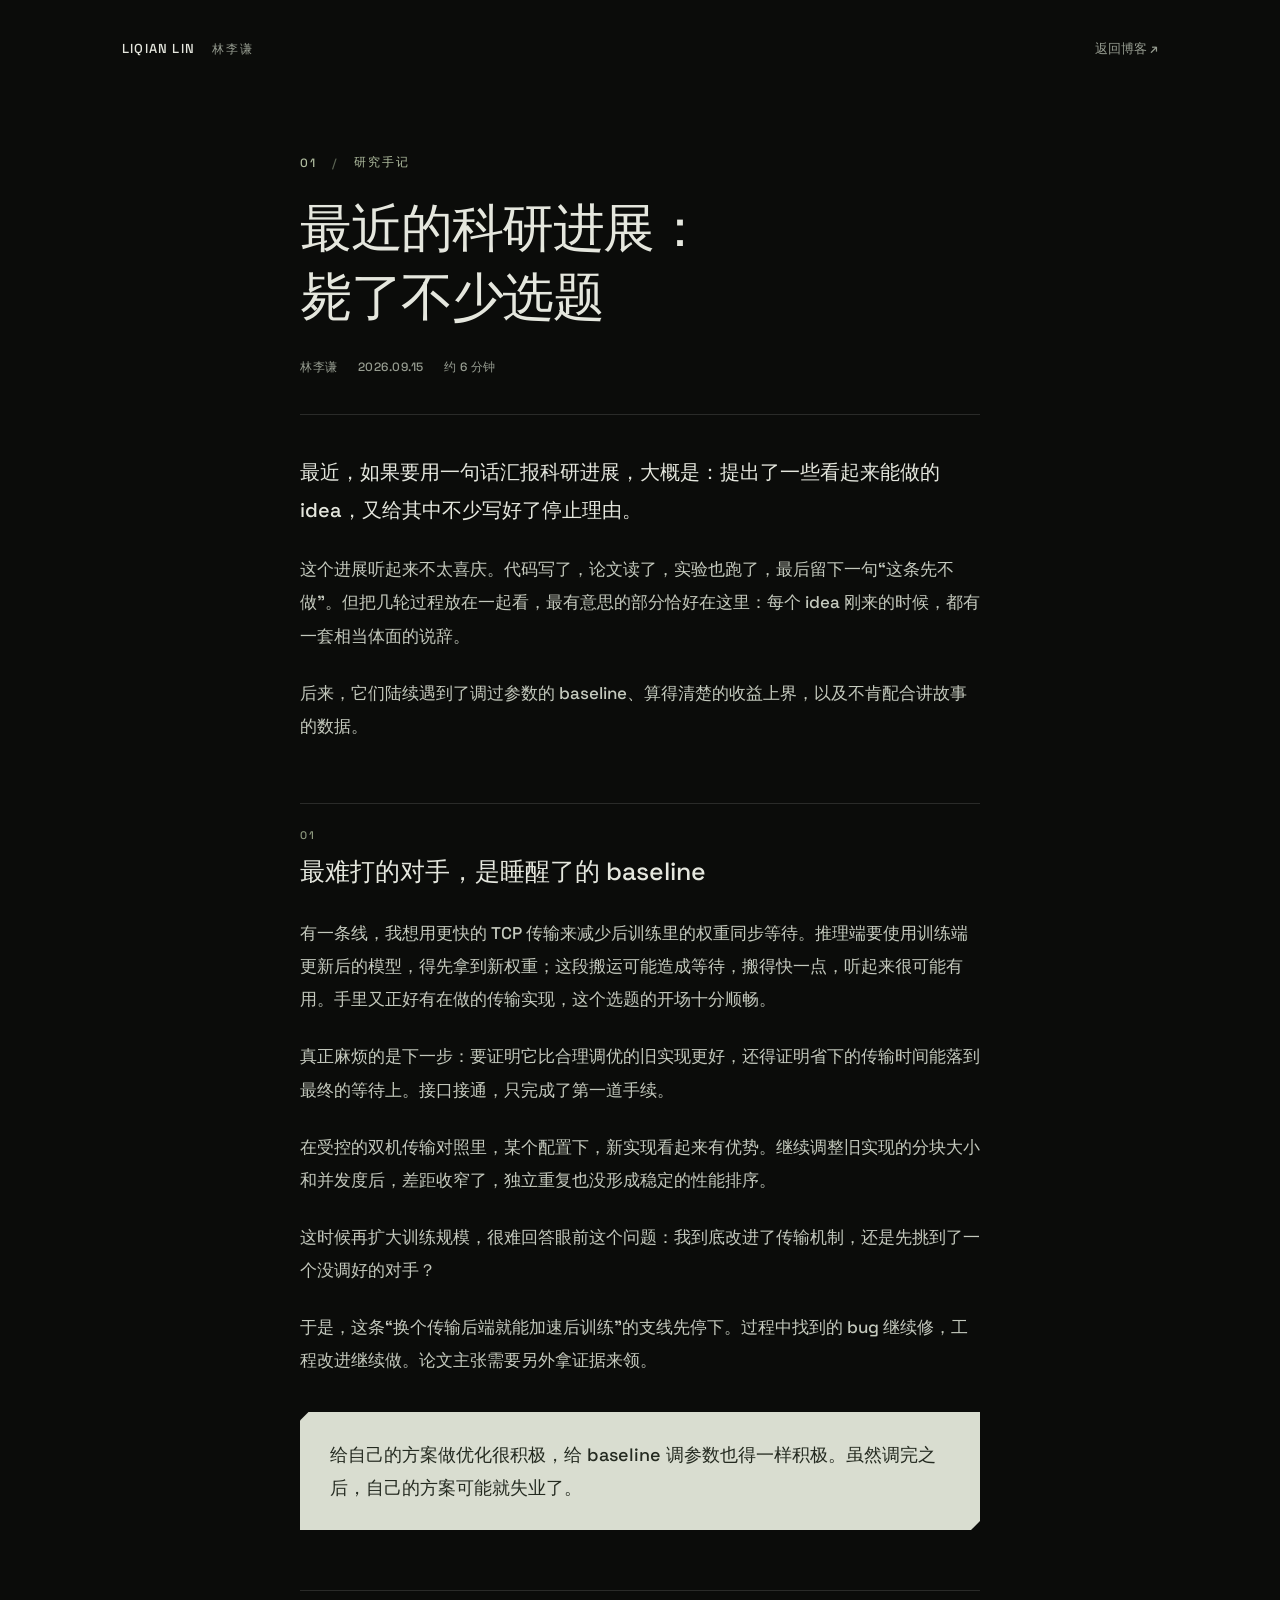
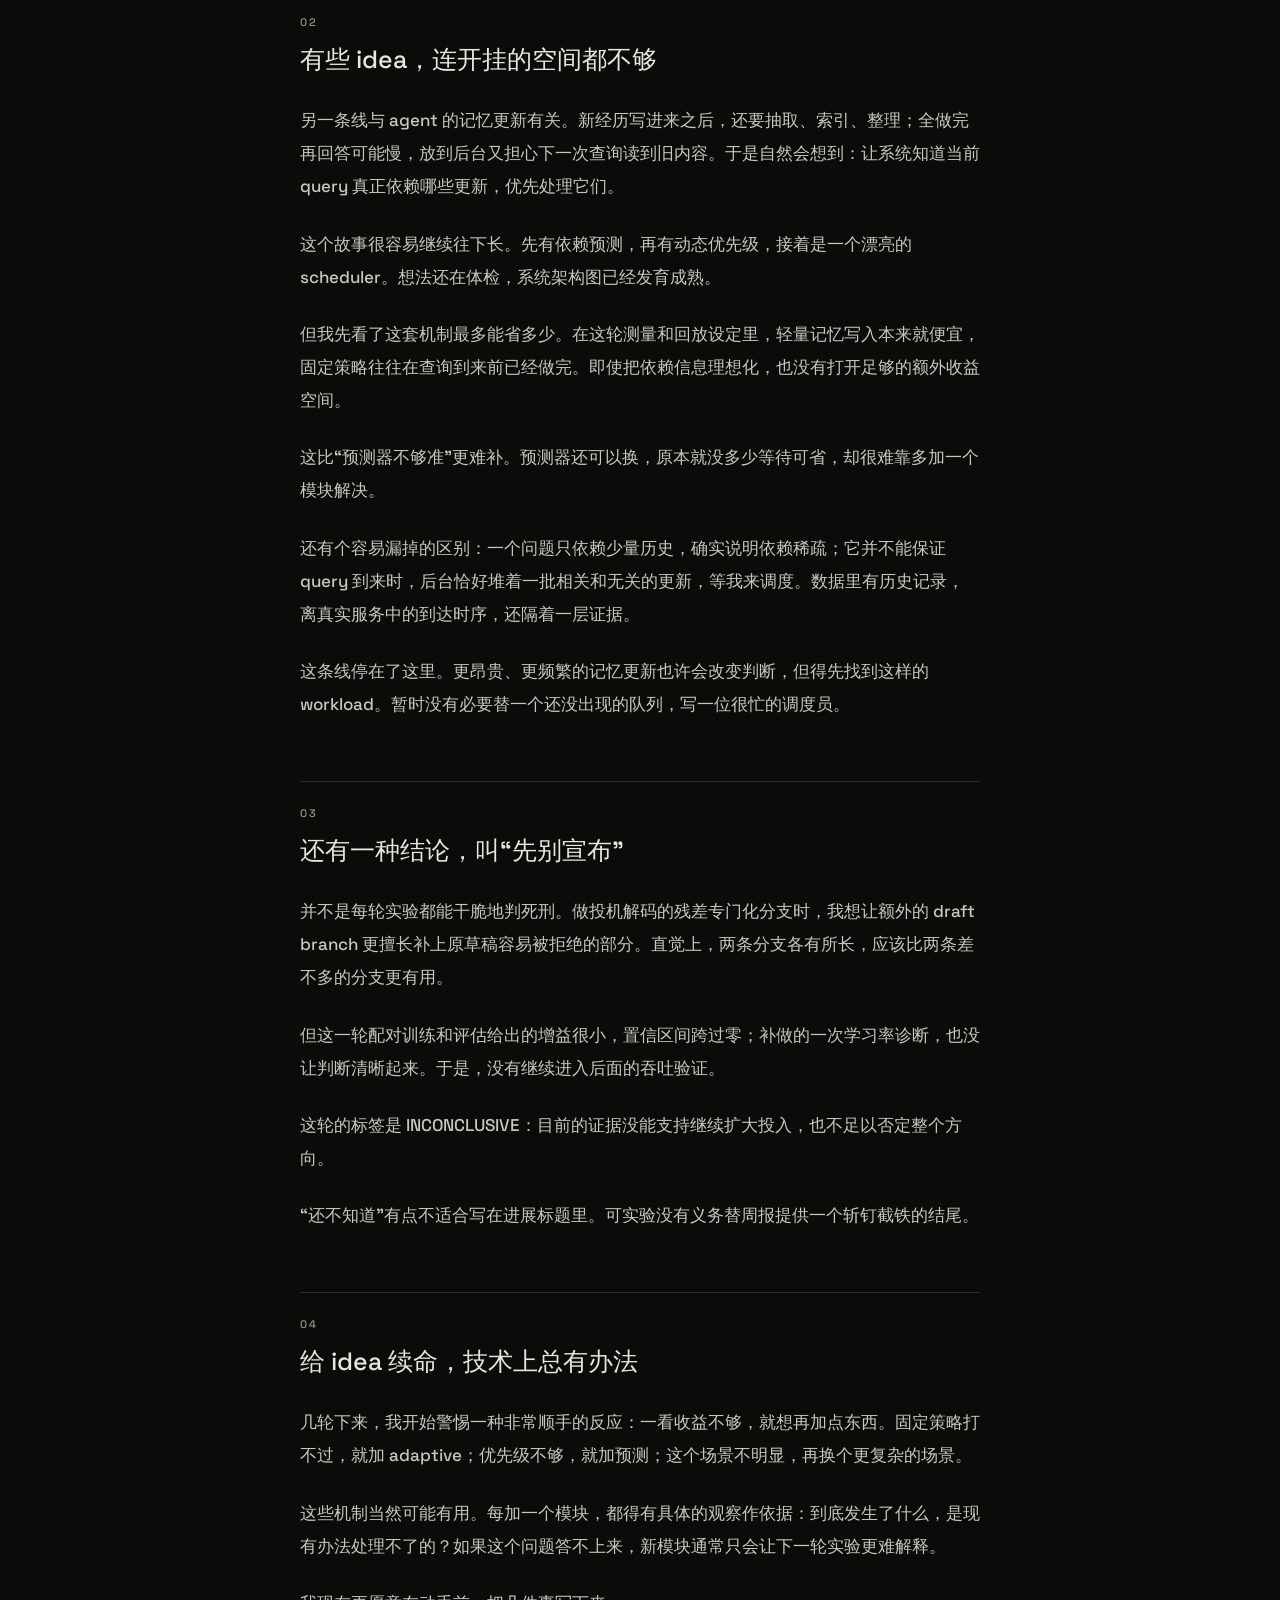
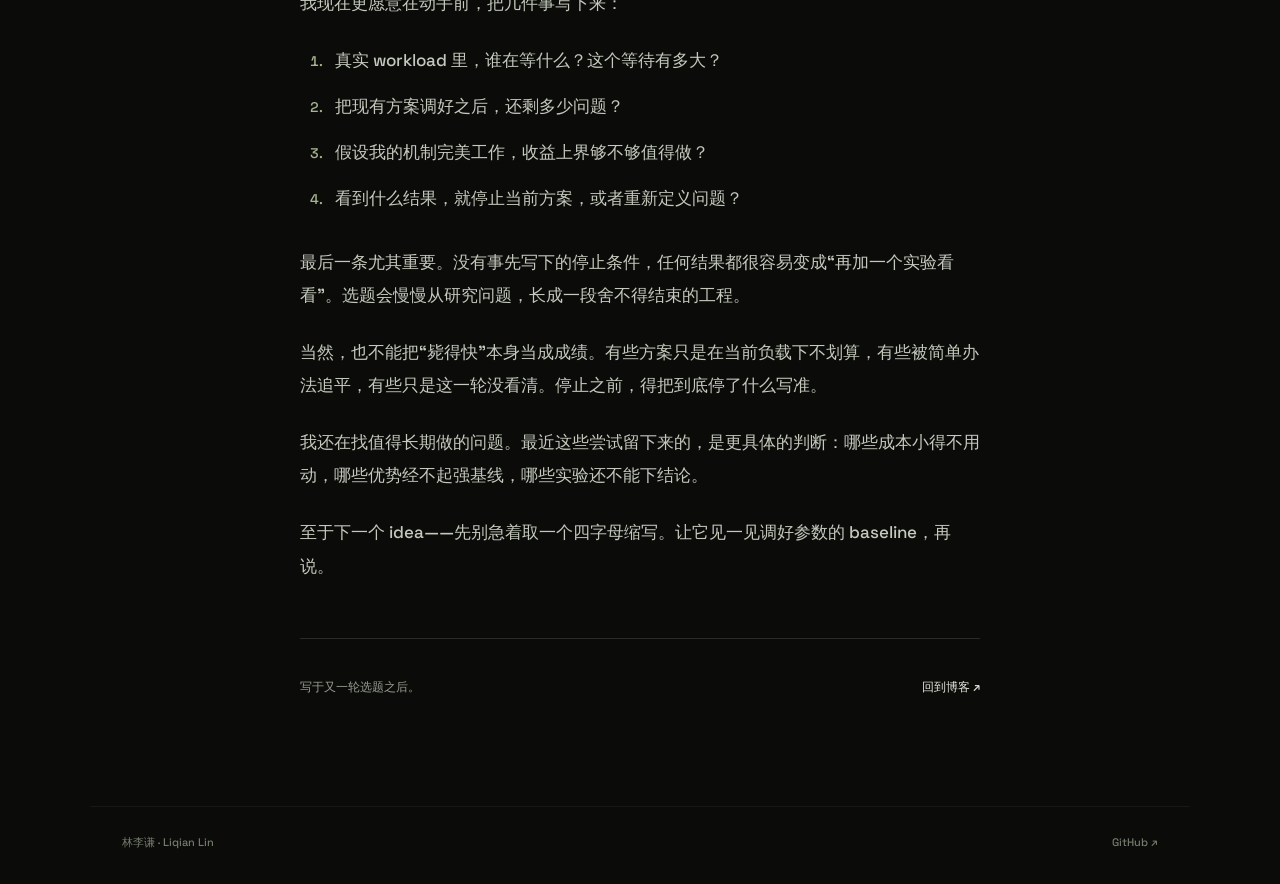
==== choosing-research-topics.html @ 11b572a9 "Publish research topic selection retrospective" ====
<!doctype html>
<html lang="zh-CN">
<head>
  <meta charset="utf-8">
  <meta name="viewport" content="width=device-width,initial-scale=1">
  <meta name="theme-color" content="#0b0c0a">
  <meta name="description" content="调好的 baseline、算得清的收益上界，还有一轮没能下结论的实验。最近，我开始认真研究一个问题：什么时候该停止给 idea 续命。">
  <meta property="og:type" content="article">
  <meta property="og:title" content="最近的科研进展：毙了不少选题">
  <meta property="og:description" content="调好的 baseline、算得清的收益上界，还有一轮没能下结论的实验。最近，我开始认真研究一个问题：什么时候该停止给 idea 续命。">
  <title>最近的科研进展：毙了不少选题 — 林李谦</title>
  <link rel="canonical" href="https://jacklin78911-collab.github.io/choosing-research-topics.html">
  <link rel="icon" href="./favicon.svg" type="image/svg+xml">
  <link rel="stylesheet" href="./article.css?v=1">
</head>
<body>
  <a class="skip-link" href="#article">跳到正文</a>
  <header class="article-nav"><a class="author" href="./index.html#home">LIQIAN LIN<span>林李谦</span></a><a href="./index.html#blog">返回博客 <span aria-hidden="true">↗</span></a></header>
  <main class="article-shell" id="article">
    <article>
      <header class="article-heading">
        <p class="article-kicker">01 <span aria-hidden="true">/</span> 研究手记</p>
        <h1>最近的科研进展：毙了不少选题</h1>
        <p class="article-meta"><span>林李谦</span><time datetime="2026-09-15">2026.09.15</time><span>约 6 分钟</span></p>
      </header>
      <div class="article-content">
<p>最近，如果要用一句话汇报科研进展，大概是：提出了一些看起来能做的 idea，又给其中不少写好了停止理由。</p>
<p>这个进展听起来不太喜庆。代码写了，论文读了，实验也跑了，最后留下一句“这条先不做”。但把几轮过程放在一起看，最有意思的部分恰好在这里：每个 idea 刚来的时候，都有一套相当体面的说辞。</p>
<p>后来，它们陆续遇到了调过参数的 baseline、算得清楚的收益上界，以及不肯配合讲故事的数据。</p>
<h2 id="baseline">最难打的对手，是睡醒了的 baseline</h2>
<p>有一条线，我想用更快的 TCP 传输来减少后训练里的权重同步等待。推理端要使用训练端更新后的模型，得先拿到新权重；这段搬运可能造成等待，搬得快一点，听起来很可能有用。手里又正好有在做的传输实现，这个选题的开场十分顺畅。</p>
<p>真正麻烦的是下一步：要证明它比合理调优的旧实现更好，还得证明省下的传输时间能落到最终的等待上。接口接通，只完成了第一道手续。</p>
<p>在受控的双机传输对照里，某个配置下，新实现看起来有优势。继续调整旧实现的分块大小和并发度后，差距收窄了，独立重复也没形成稳定的性能排序。</p>
<p>这时候再扩大训练规模，很难回答眼前这个问题：我到底改进了传输机制，还是先挑到了一个没调好的对手？</p>
<p>于是，这条“换个传输后端就能加速后训练”的支线先停下。过程中找到的 bug 继续修，工程改进继续做。论文主张需要另外拿证据来领。</p>
<blockquote><p>给自己的方案做优化很积极，给 baseline 调参数也得一样积极。虽然调完之后，自己的方案可能就失业了。</p></blockquote>
<h2 id="upper-bound">有些 idea，连开挂的空间都不够</h2>
<p>另一条线与 agent 的记忆更新有关。新经历写进来之后，还要抽取、索引、整理；全做完再回答可能慢，放到后台又担心下一次查询读到旧内容。于是自然会想到：让系统知道当前 query 真正依赖哪些更新，优先处理它们。</p>
<p>这个故事很容易继续往下长。先有依赖预测，再有动态优先级，接着是一个漂亮的 scheduler。想法还在体检，系统架构图已经发育成熟。</p>
<p>但我先看了这套机制最多能省多少。在这轮测量和回放设定里，轻量记忆写入本来就便宜，固定策略往往在查询到来前已经做完。即使把依赖信息理想化，也没有打开足够的额外收益空间。</p>
<p>这比“预测器不够准”更难补。预测器还可以换，原本就没多少等待可省，却很难靠多加一个模块解决。</p>
<p>还有个容易漏掉的区别：一个问题只依赖少量历史，确实说明依赖稀疏；它并不能保证 query 到来时，后台恰好堆着一批相关和无关的更新，等我来调度。数据里有历史记录，离真实服务中的到达时序，还隔着一层证据。</p>
<p>这条线停在了这里。更昂贵、更频繁的记忆更新也许会改变判断，但得先找到这样的 workload。暂时没有必要替一个还没出现的队列，写一位很忙的调度员。</p>
<h2 id="inconclusive">还有一种结论，叫“先别宣布”</h2>
<p>并不是每轮实验都能干脆地判死刑。做投机解码的残差专门化分支时，我想让额外的 draft branch 更擅长补上原草稿容易被拒绝的部分。直觉上，两条分支各有所长，应该比两条差不多的分支更有用。</p>
<p>但这一轮配对训练和评估给出的增益很小，置信区间跨过零；补做的一次学习率诊断，也没让判断清晰起来。于是，没有继续进入后面的吞吐验证。</p>
<p>这轮的标签是 INCONCLUSIVE：目前的证据没能支持继续扩大投入，也不足以否定整个方向。</p>
<p>“还不知道”有点不适合写在进展标题里。可实验没有义务替周报提供一个斩钉截铁的结尾。</p>
<h2 id="stop">给 idea 续命，技术上总有办法</h2>
<p>几轮下来，我开始警惕一种非常顺手的反应：一看收益不够，就想再加点东西。固定策略打不过，就加 adaptive；优先级不够，就加预测；这个场景不明显，再换个更复杂的场景。</p>
<p>这些机制当然可能有用。每加一个模块，都得有具体的观察作依据：到底发生了什么，是现有办法处理不了的？如果这个问题答不上来，新模块通常只会让下一轮实验更难解释。</p>
<p>我现在更愿意在动手前，把几件事写下来：</p>
<ol>
  <li>真实 workload 里，谁在等什么？这个等待有多大？</li>
  <li>把现有方案调好之后，还剩多少问题？</li>
  <li>假设我的机制完美工作，收益上界够不够值得做？</li>
  <li>看到什么结果，就停止当前方案，或者重新定义问题？</li>
</ol>
<p>最后一条尤其重要。没有事先写下的停止条件，任何结果都很容易变成“再加一个实验看看”。选题会慢慢从研究问题，长成一段舍不得结束的工程。</p>
<p>当然，也不能把“毙得快”本身当成成绩。有些方案只是在当前负载下不划算，有些被简单办法追平，有些只是这一轮没看清。停止之前，得把到底停了什么写准。</p>
<p>我还在找值得长期做的问题。最近这些尝试留下来的，是更具体的判断：哪些成本小得不用动，哪些优势经不起强基线，哪些实验还不能下结论。</p>
<p>至于下一个 idea——先别急着取一个四字母缩写。让它见一见调好参数的 baseline，再说。</p>
      </div>
      <footer class="article-end"><span>写于又一轮选题之后。</span><a href="./index.html#blog">回到博客 <span aria-hidden="true">↗</span></a></footer>
    </article>
  </main>
  <footer class="site-credit">林李谦 · Liqian Lin <a href="https://github.com/jacklin78911-collab" target="_blank" rel="noopener noreferrer">GitHub ↗</a></footer>
</body>
</html>
---- article.css ----
@font-face{font-family:"Space Grotesk";src:url("./space-grotesk.ttf") format("truetype");font-weight:500;font-display:swap}
:root{color-scheme:dark;--paper:#e5e7de;--muted:#979d91;--line:#ffffff20;--font:"Space Grotesk","PingFang SC","Microsoft YaHei",sans-serif}
*{box-sizing:border-box}
html{background:#0b0c0a;scroll-behavior:smooth;scroll-padding-top:30px}
body{margin:0;color:var(--paper);font-family:var(--font);-webkit-font-smoothing:antialiased}
a{color:inherit;text-decoration:none}a:focus-visible{outline:2px solid #d7e0c4;outline-offset:6px}a:hover{color:#fff}::selection{background:#d4dec3;color:#11150e}
.skip-link{position:absolute;z-index:5;left:24px;top:14px;background:var(--paper);color:#111;padding:12px 18px;transform:translateY(-200%)}.skip-link:focus{transform:none}
.article-nav{max-width:1100px;margin:0 auto;padding:30px 32px;display:flex;align-items:center;justify-content:space-between;gap:24px;font-size:13px}
.author{font-size:13px;letter-spacing:1.2px}.author span{display:inline-block;margin-left:17px;font-size:12px;color:var(--muted);letter-spacing:2px}.article-nav>a:last-child{color:var(--muted);padding:10px 0}.article-nav>a:last-child:hover{color:var(--paper)}
.article-shell{max-width:744px;padding:0 32px;margin:56px auto 0}
.article-heading{padding-bottom:38px;border-bottom:1px solid var(--line);margin-bottom:38px}
.article-kicker{display:flex;gap:15px;align-items:center;margin:0 0 23px;color:#b1bea0;font-size:12px;letter-spacing:2px}.article-kicker span{color:#5b6453}
h1{font-size:clamp(32px,4.6vw,52px);font-weight:500;line-height:1.32;letter-spacing:-1.5px;margin:0 0 28px;text-wrap:balance}
.article-meta{display:flex;flex-wrap:wrap;gap:20px;margin:0;color:var(--muted);font-size:12px;letter-spacing:.5px}
.article-content{counter-reset:section;font-size:17px;line-height:1.95;overflow-wrap:break-word;color:#c4c9bd}
.article-content>p{margin:0 0 24px}.article-content>p:first-child{font-size:20px;line-height:1.9;color:var(--paper)}
h2{position:relative;counter-increment:section;margin:60px 0 26px;padding-top:23px;border-top:1px solid var(--line);font-size:25px;font-weight:500;line-height:1.5;color:var(--paper);text-wrap:balance}
h2::before{content:counter(section,decimal-leading-zero);display:block;font-size:11px;color:#8e9a7f;letter-spacing:1.5px;margin-bottom:10px}
blockquote{margin:34px 0 42px;padding:26px 30px;background:#d9ddd0;color:#242a20;clip-path:polygon(9px 0,100% 0,100% calc(100% - 9px),calc(100% - 9px) 100%,0 100%,0 9px);font-size:18px;line-height:1.85}blockquote p{margin:0}
ol{padding-left:27px;margin:22px 0 30px}li{padding-left:8px;margin:0 0 13px}li::marker{color:#a7b68f;font-size:14px}
.article-end{display:flex;justify-content:space-between;align-items:center;gap:24px;border-top:1px solid var(--line);padding:30px 0;margin-top:55px;color:var(--muted);font-size:12px}.article-end a{color:var(--paper);padding:10px 0;white-space:nowrap}
.site-credit{max-width:1100px;margin:70px auto 0;padding:28px 32px 34px;color:#737b6b;font-size:11px;display:flex;justify-content:space-between;gap:20px;border-top:1px solid #ffffff0d}
@media(max-width:600px){.article-nav{padding:20px 24px}.author span{display:none}.article-shell{margin-top:36px;padding:0 24px}.article-heading{padding-bottom:27px;margin-bottom:28px}.article-kicker{margin-bottom:18px;font-size:11px}h1{font-size:33px;letter-spacing:-1px;line-height:1.4}.article-meta{gap:16px;font-size:11px}.article-content{font-size:16px;line-height:1.95}.article-content>p{margin-bottom:23px}.article-content>p:first-child{font-size:18px}h2{font-size:23px;margin-top:43px}blockquote{padding:22px;font-size:17px}.article-end{gap:15px}.site-credit{padding:25px 24px;margin-top:35px}}
@media(prefers-reduced-motion:reduce){html{scroll-behavior:auto}}
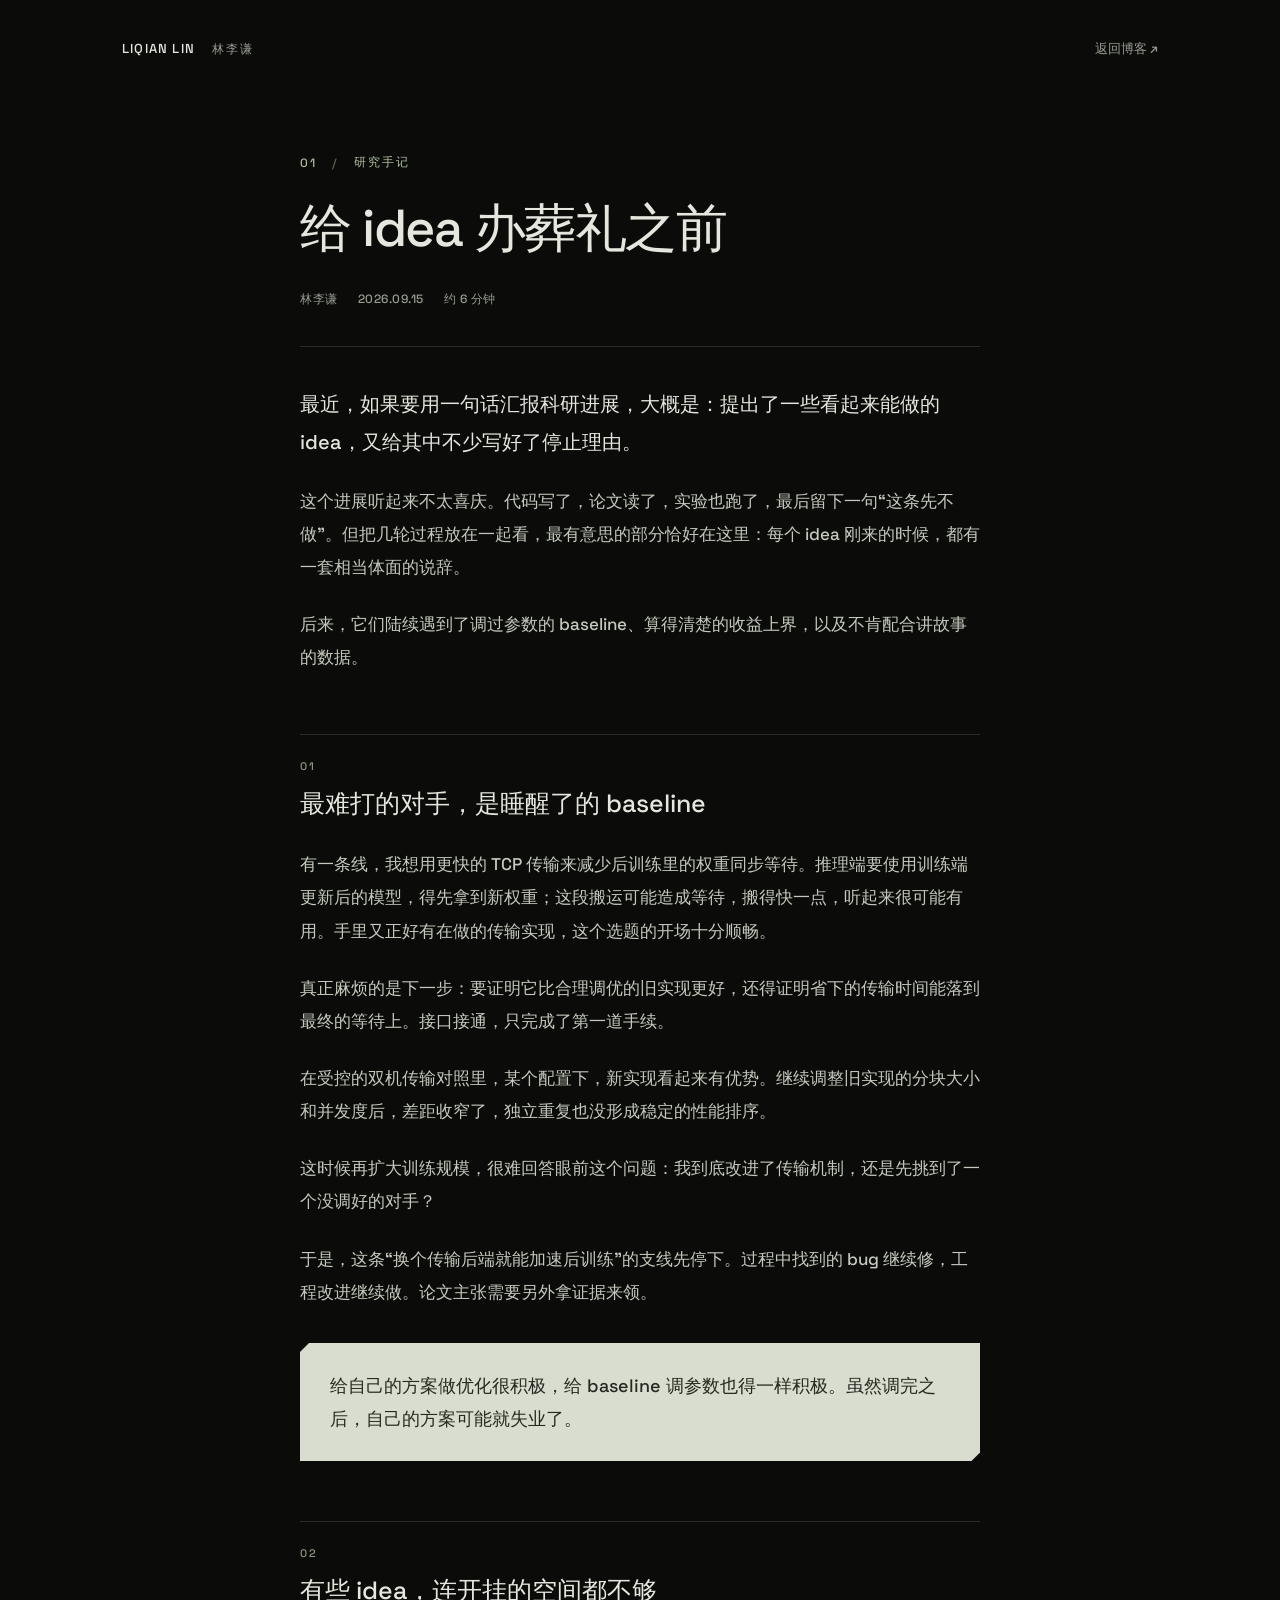
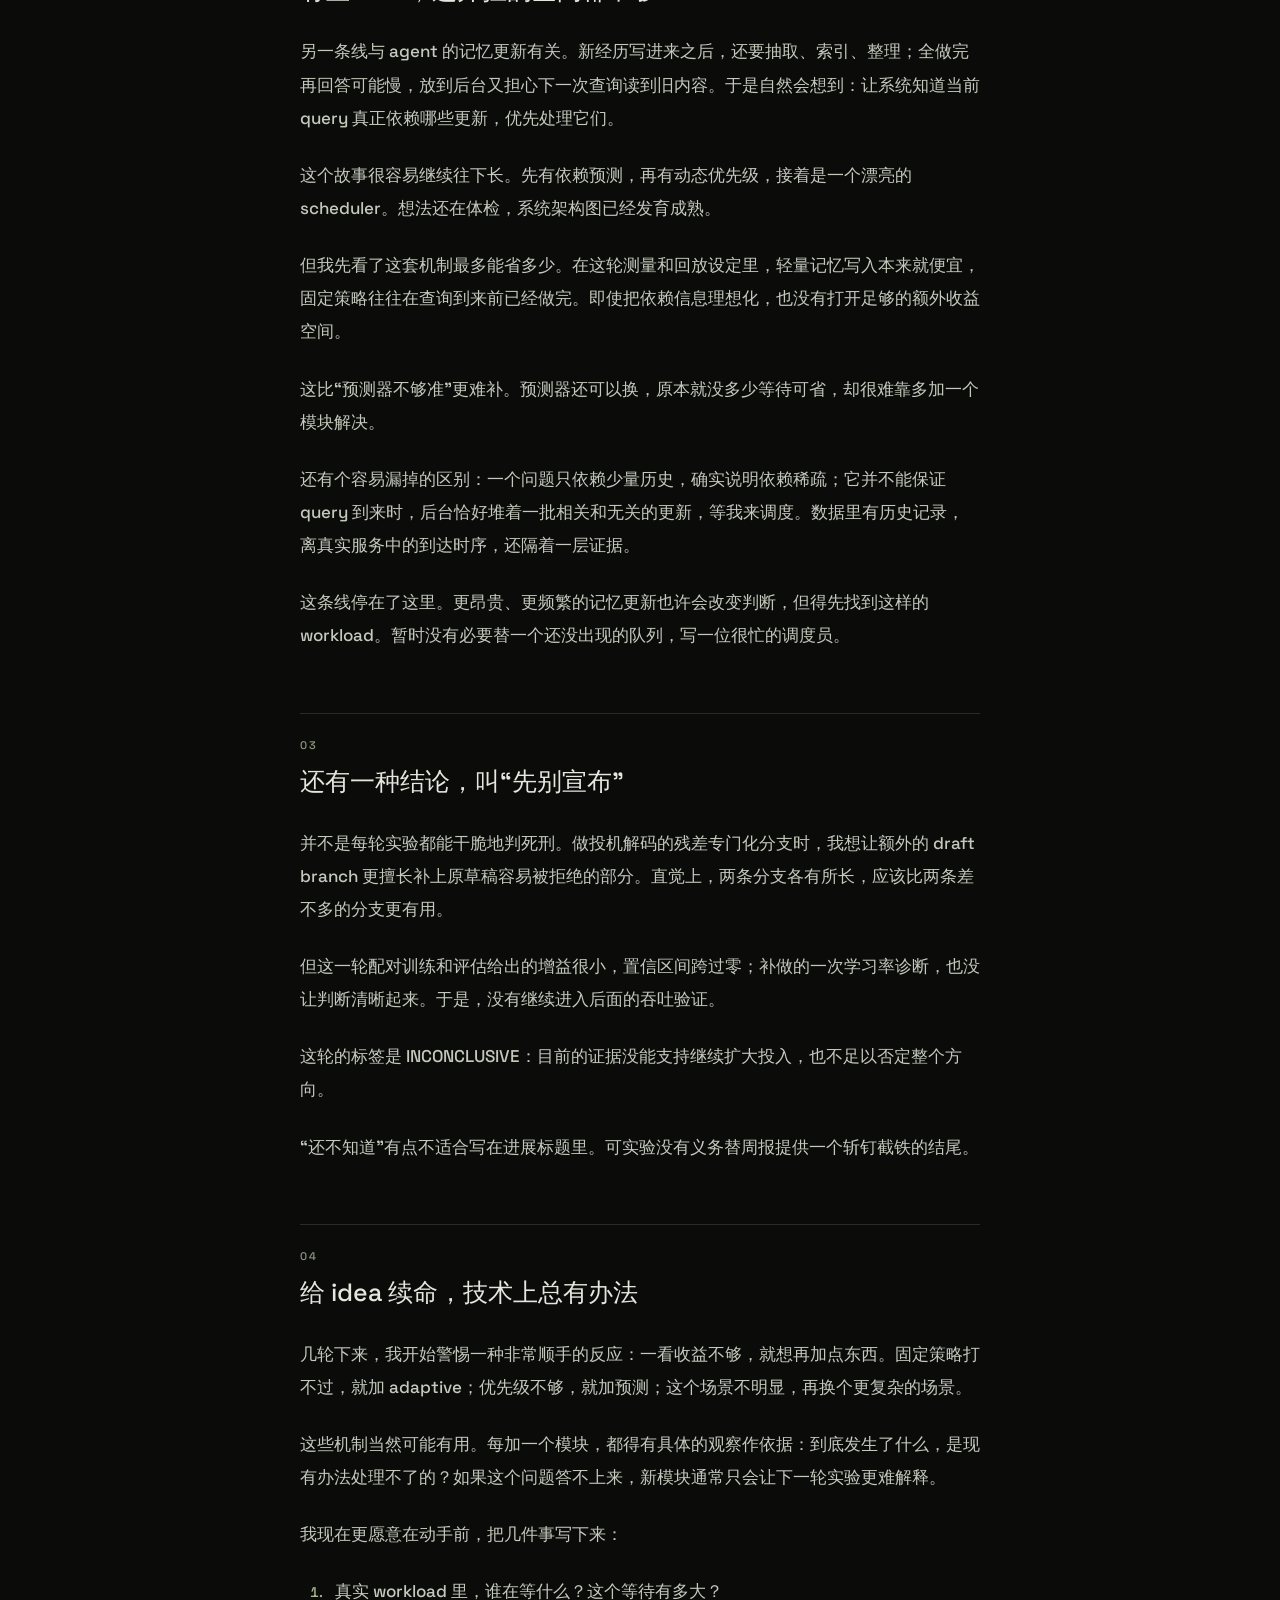
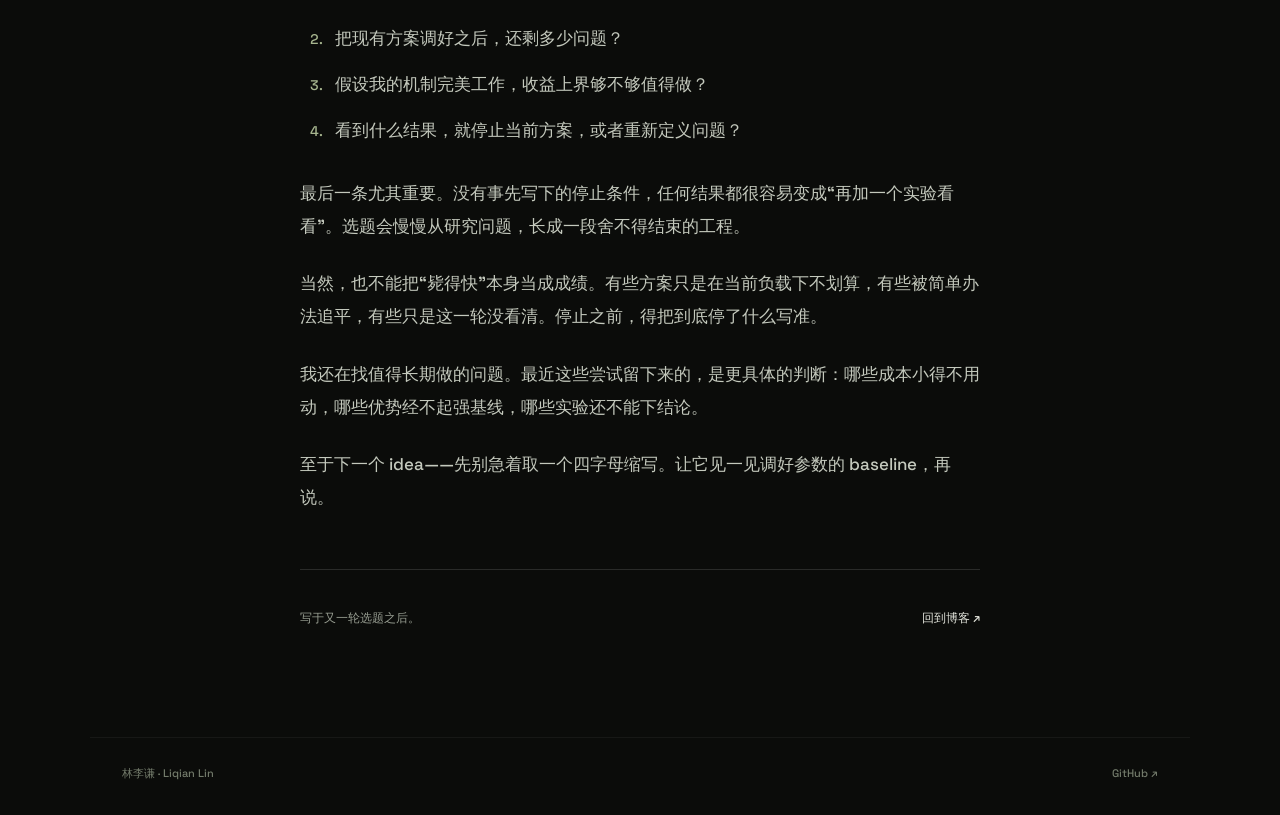
==== commit c451d7f3: "Rename blog title" ====
--- a/choosing-research-topics.html
+++ b/choosing-research-topics.html
@@ -6,9 +6,9 @@
   <meta name="theme-color" content="#0b0c0a">
   <meta name="description" content="调好的 baseline、算得清的收益上界，还有一轮没能下结论的实验。最近，我开始认真研究一个问题：什么时候该停止给 idea 续命。">
   <meta property="og:type" content="article">
-  <meta property="og:title" content="最近的科研进展：毙了不少选题">
+  <meta property="og:title" content="给 idea 办葬礼之前">
   <meta property="og:description" content="调好的 baseline、算得清的收益上界，还有一轮没能下结论的实验。最近，我开始认真研究一个问题：什么时候该停止给 idea 续命。">
-  <title>最近的科研进展：毙了不少选题 — 林李谦</title>
+  <title>给 idea 办葬礼之前 — 林李谦</title>
   <link rel="canonical" href="https://jacklin78911-collab.github.io/choosing-research-topics.html">
   <link rel="icon" href="./favicon.svg" type="image/svg+xml">
   <link rel="stylesheet" href="./article.css?v=1">
@@ -20,7 +20,7 @@
     <article>
       <header class="article-heading">
         <p class="article-kicker">01 <span aria-hidden="true">/</span> 研究手记</p>
-        <h1>最近的科研进展：毙了不少选题</h1>
+        <h1>给 idea 办葬礼之前</h1>
         <p class="article-meta"><span>林李谦</span><time datetime="2026-09-15">2026.09.15</time><span>约 6 分钟</span></p>
       </header>
       <div class="article-content">
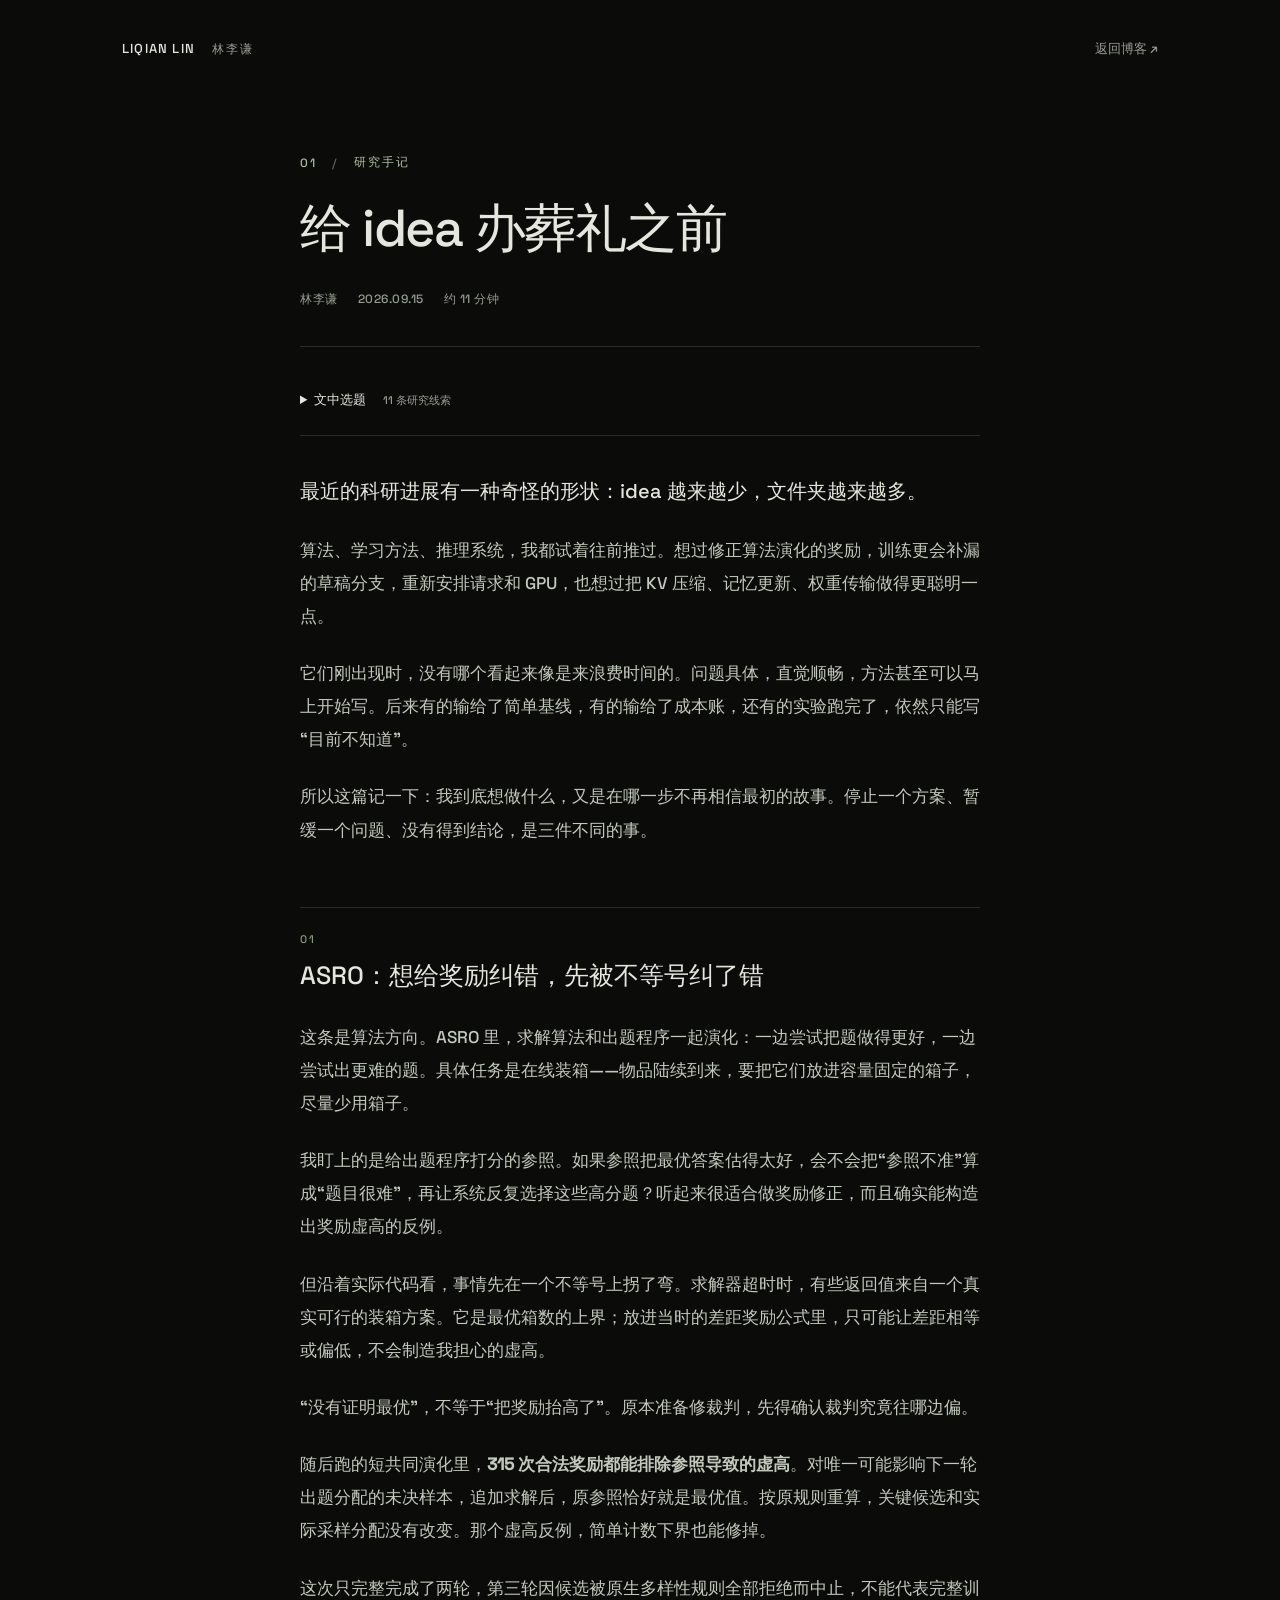
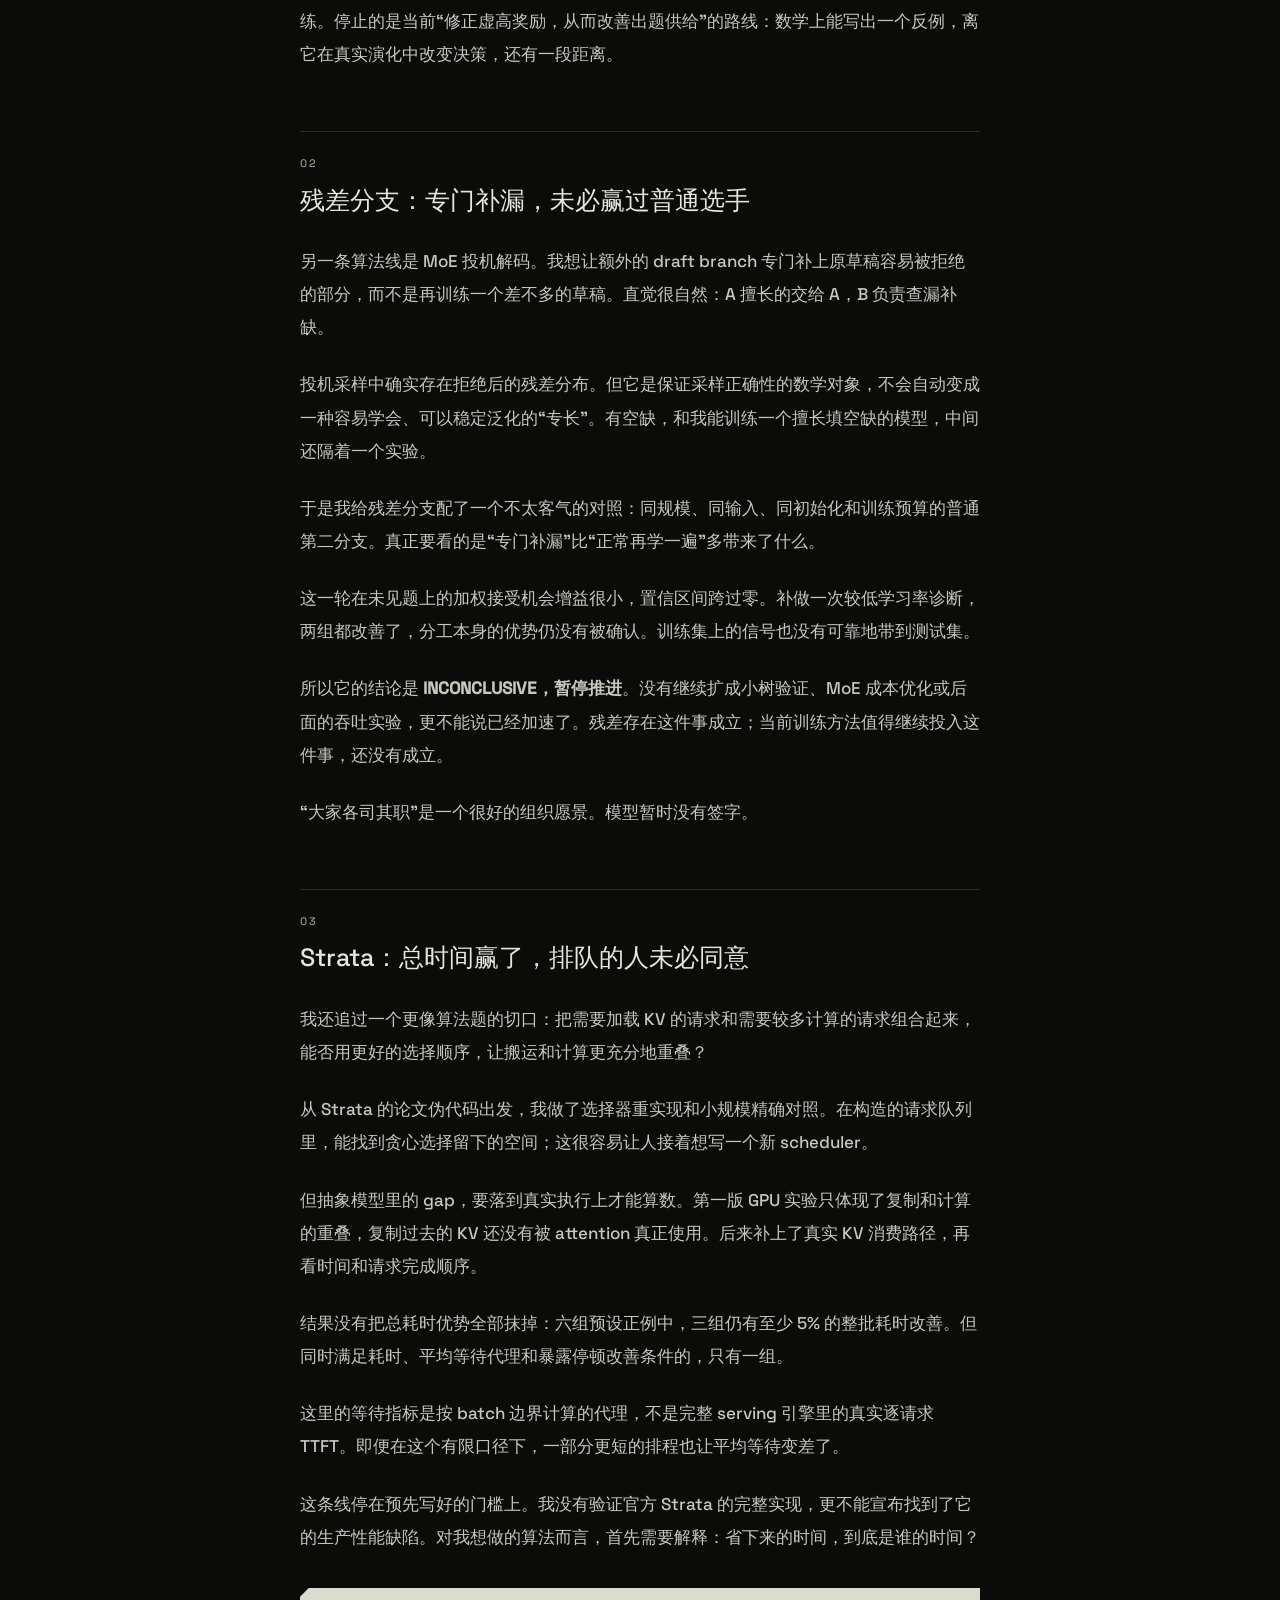
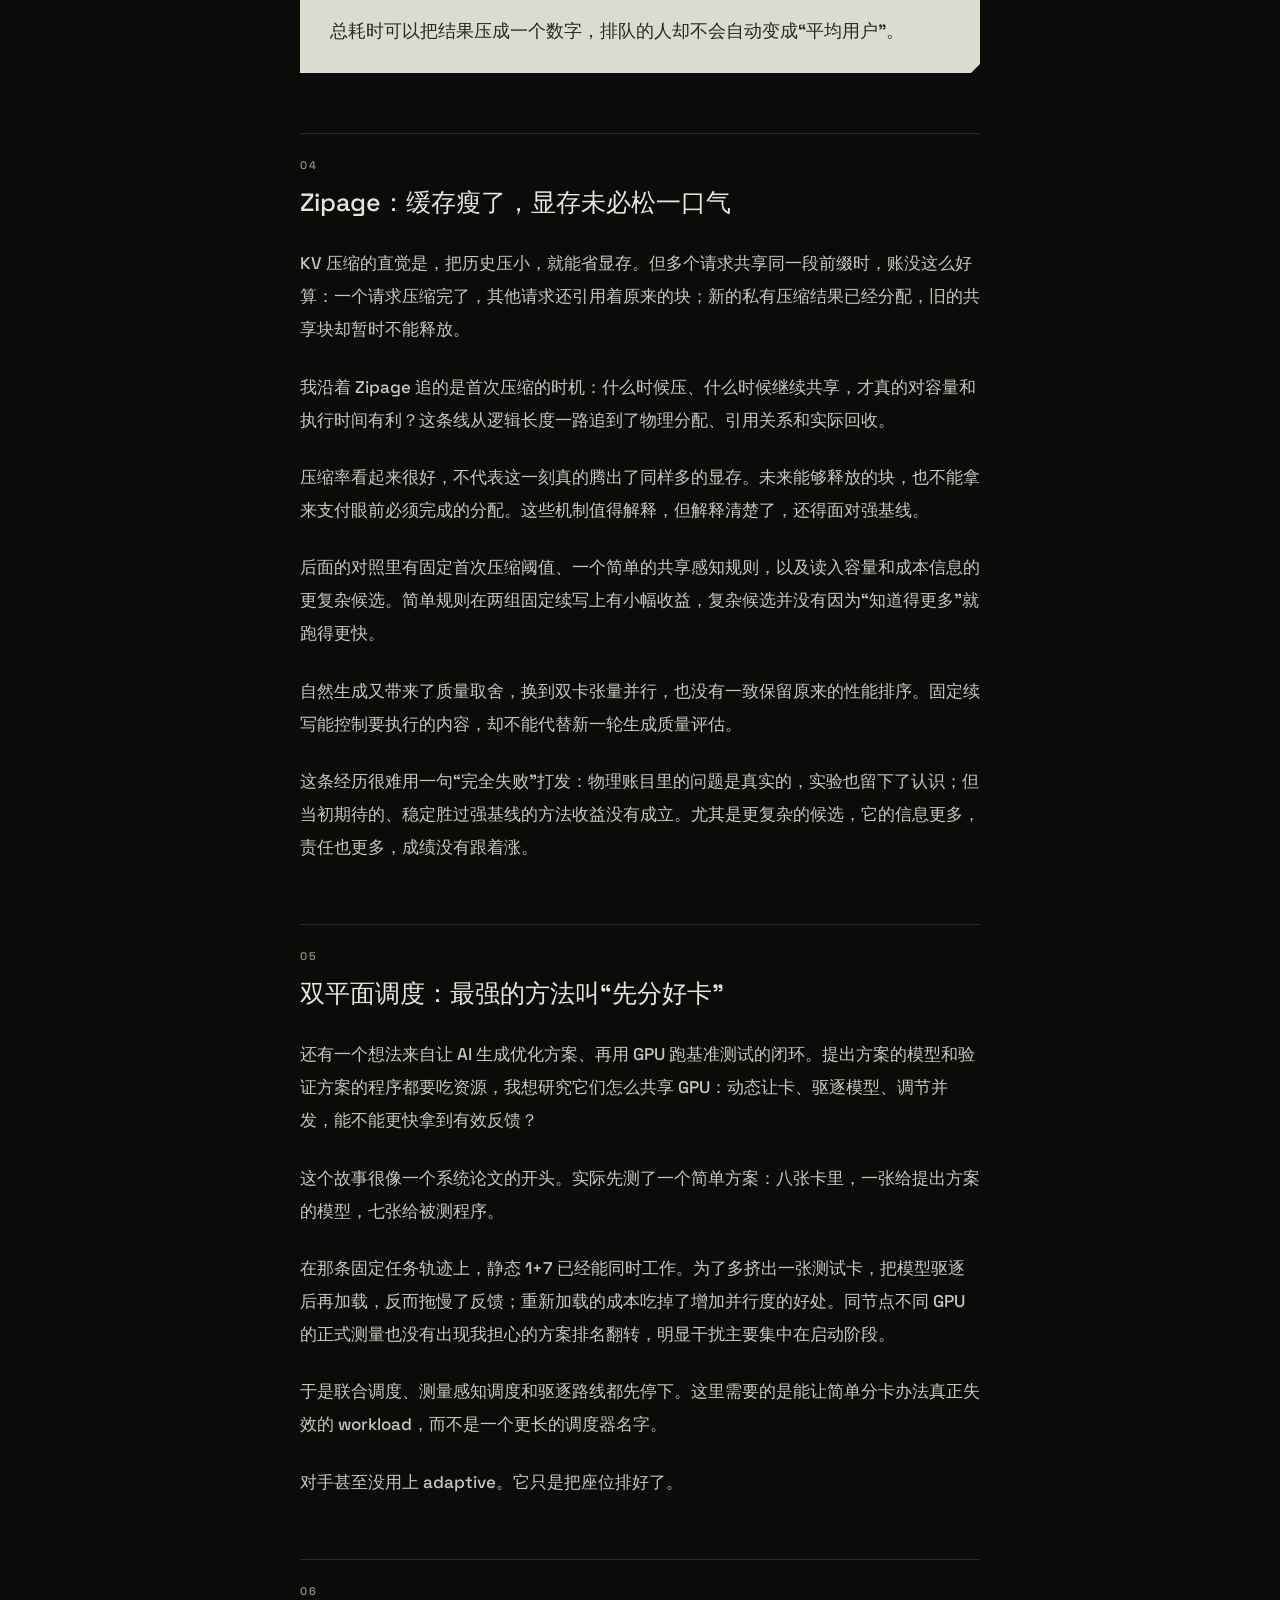
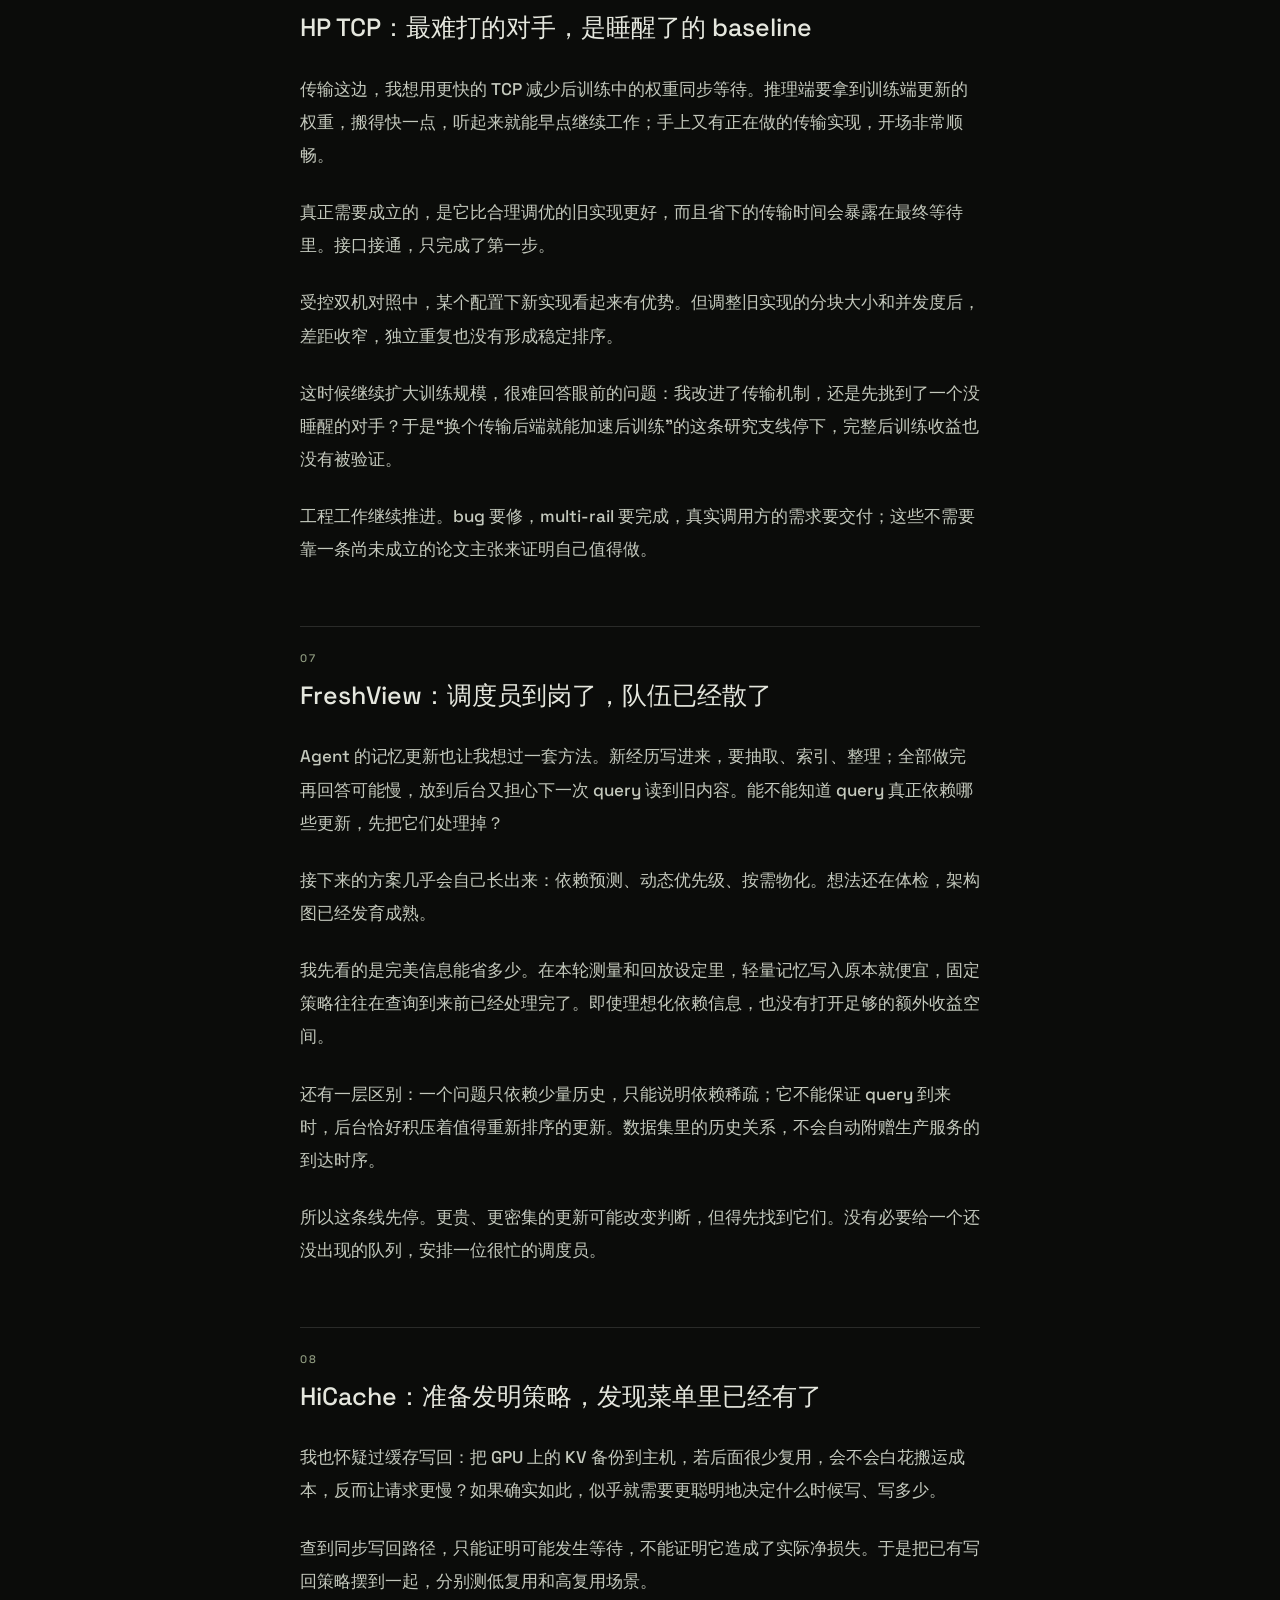
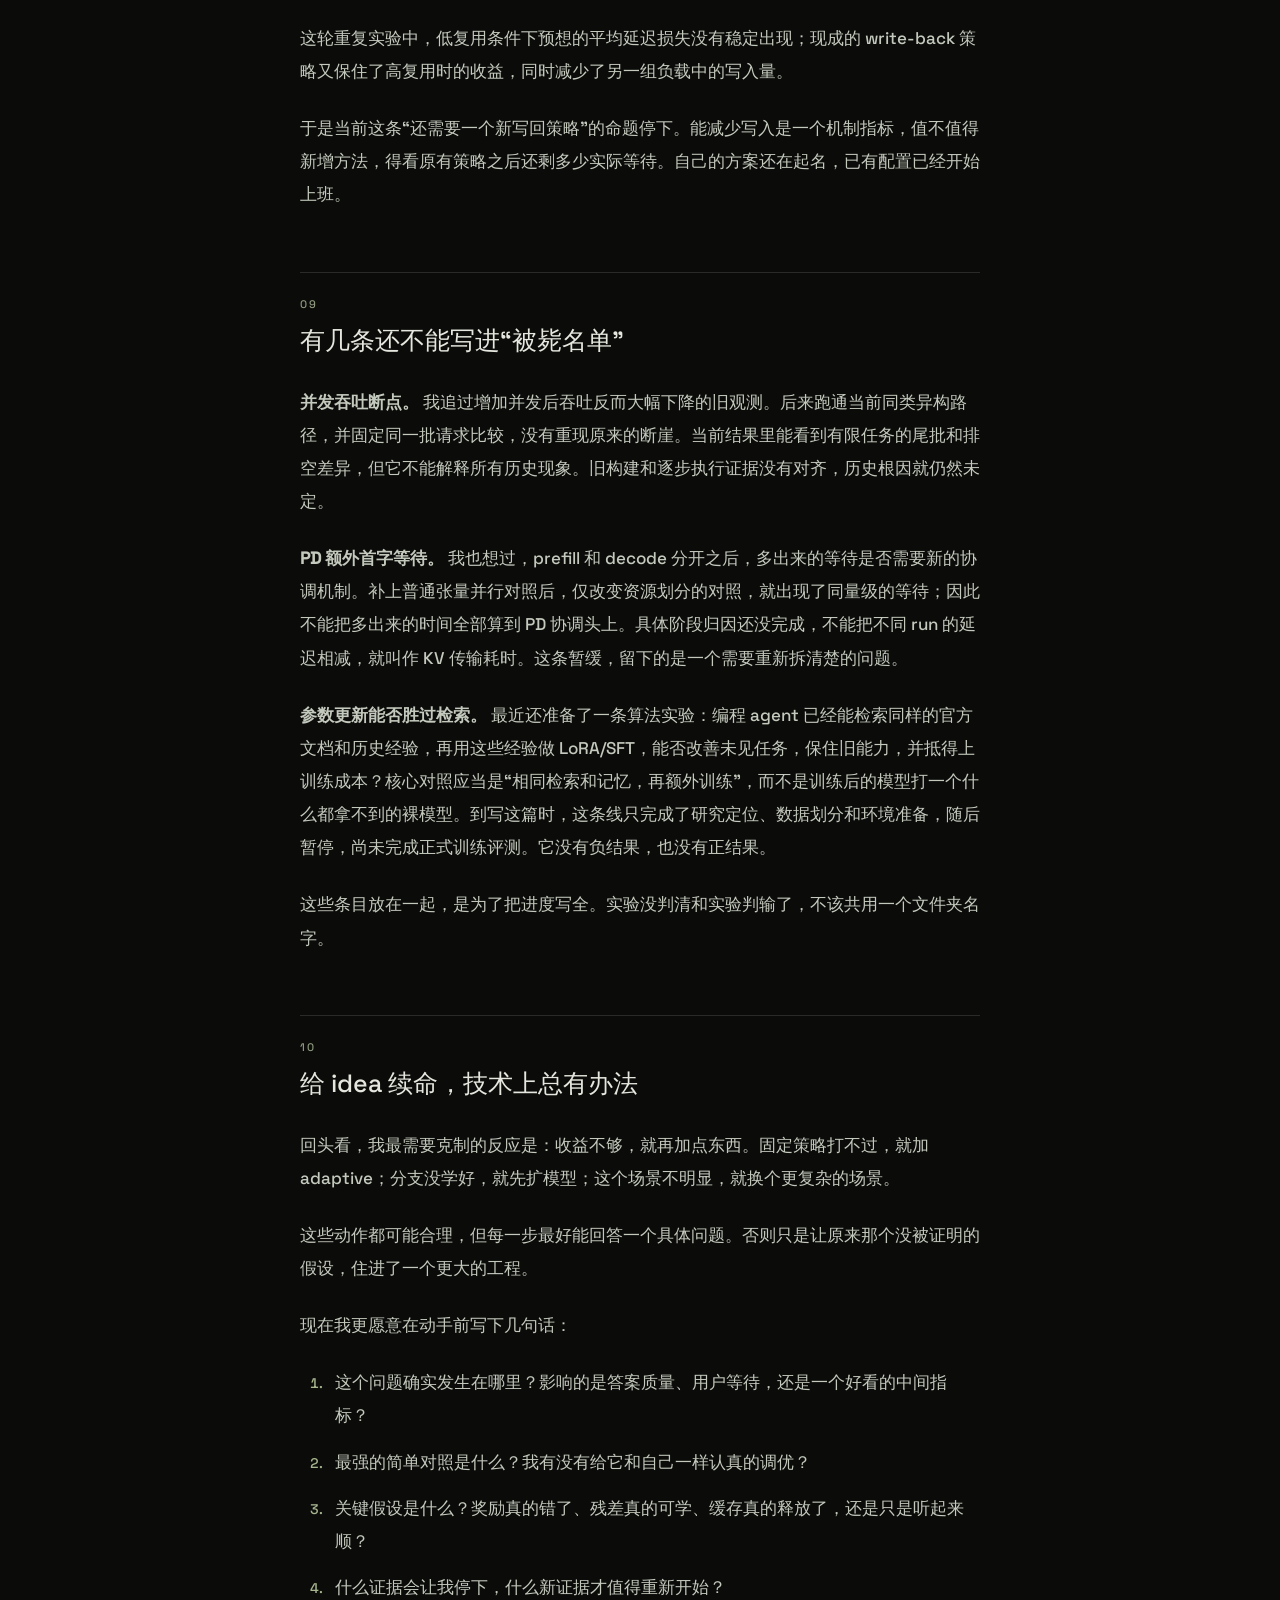
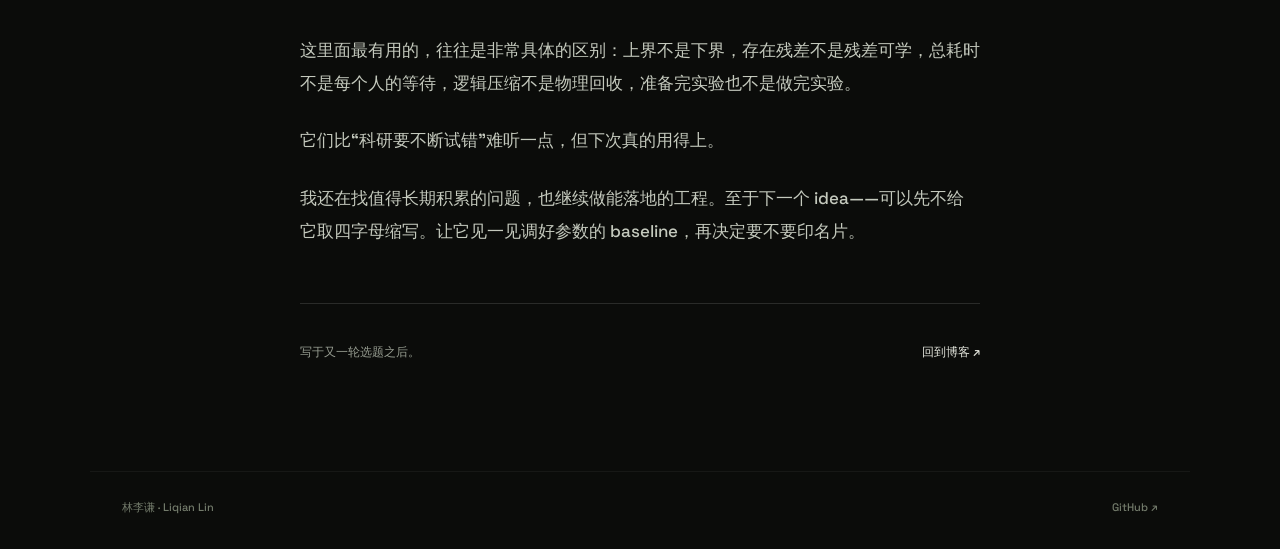
==== commit 994761fa: "Expand research retrospective with algorithm and systems ideas" ====
--- a/choosing-research-topics.html
+++ b/choosing-research-topics.html
@@ -1,70 +1,109 @@
-<!doctype html>
-<html lang="zh-CN">
-<head>
-  <meta charset="utf-8">
-  <meta name="viewport" content="width=device-width,initial-scale=1">
-  <meta name="theme-color" content="#0b0c0a">
-  <meta name="description" content="调好的 baseline、算得清的收益上界，还有一轮没能下结论的实验。最近，我开始认真研究一个问题：什么时候该停止给 idea 续命。">
-  <meta property="og:type" content="article">
-  <meta property="og:title" content="给 idea 办葬礼之前">
-  <meta property="og:description" content="调好的 baseline、算得清的收益上界，还有一轮没能下结论的实验。最近，我开始认真研究一个问题：什么时候该停止给 idea 续命。">
-  <title>给 idea 办葬礼之前 — 林李谦</title>
-  <link rel="canonical" href="https://jacklin78911-collab.github.io/choosing-research-topics.html">
-  <link rel="icon" href="./favicon.svg" type="image/svg+xml">
-  <link rel="stylesheet" href="./article.css?v=1">
-</head>
-<body>
-  <a class="skip-link" href="#article">跳到正文</a>
-  <header class="article-nav"><a class="author" href="./index.html#home">LIQIAN LIN<span>林李谦</span></a><a href="./index.html#blog">返回博客 <span aria-hidden="true">↗</span></a></header>
-  <main class="article-shell" id="article">
-    <article>
-      <header class="article-heading">
-        <p class="article-kicker">01 <span aria-hidden="true">/</span> 研究手记</p>
-        <h1>给 idea 办葬礼之前</h1>
-        <p class="article-meta"><span>林李谦</span><time datetime="2026-09-15">2026.09.15</time><span>约 6 分钟</span></p>
-      </header>
-      <div class="article-content">
-<p>最近，如果要用一句话汇报科研进展，大概是：提出了一些看起来能做的 idea，又给其中不少写好了停止理由。</p>
-<p>这个进展听起来不太喜庆。代码写了，论文读了，实验也跑了，最后留下一句“这条先不做”。但把几轮过程放在一起看，最有意思的部分恰好在这里：每个 idea 刚来的时候，都有一套相当体面的说辞。</p>
-<p>后来，它们陆续遇到了调过参数的 baseline、算得清楚的收益上界，以及不肯配合讲故事的数据。</p>
-<h2 id="baseline">最难打的对手，是睡醒了的 baseline</h2>
-<p>有一条线，我想用更快的 TCP 传输来减少后训练里的权重同步等待。推理端要使用训练端更新后的模型，得先拿到新权重；这段搬运可能造成等待，搬得快一点，听起来很可能有用。手里又正好有在做的传输实现，这个选题的开场十分顺畅。</p>
-<p>真正麻烦的是下一步：要证明它比合理调优的旧实现更好，还得证明省下的传输时间能落到最终的等待上。接口接通，只完成了第一道手续。</p>
-<p>在受控的双机传输对照里，某个配置下，新实现看起来有优势。继续调整旧实现的分块大小和并发度后，差距收窄了，独立重复也没形成稳定的性能排序。</p>
-<p>这时候再扩大训练规模，很难回答眼前这个问题：我到底改进了传输机制，还是先挑到了一个没调好的对手？</p>
-<p>于是，这条“换个传输后端就能加速后训练”的支线先停下。过程中找到的 bug 继续修，工程改进继续做。论文主张需要另外拿证据来领。</p>
-<blockquote><p>给自己的方案做优化很积极，给 baseline 调参数也得一样积极。虽然调完之后，自己的方案可能就失业了。</p></blockquote>
-<h2 id="upper-bound">有些 idea，连开挂的空间都不够</h2>
-<p>另一条线与 agent 的记忆更新有关。新经历写进来之后，还要抽取、索引、整理；全做完再回答可能慢，放到后台又担心下一次查询读到旧内容。于是自然会想到：让系统知道当前 query 真正依赖哪些更新，优先处理它们。</p>
-<p>这个故事很容易继续往下长。先有依赖预测，再有动态优先级，接着是一个漂亮的 scheduler。想法还在体检，系统架构图已经发育成熟。</p>
-<p>但我先看了这套机制最多能省多少。在这轮测量和回放设定里，轻量记忆写入本来就便宜，固定策略往往在查询到来前已经做完。即使把依赖信息理想化，也没有打开足够的额外收益空间。</p>
-<p>这比“预测器不够准”更难补。预测器还可以换，原本就没多少等待可省，却很难靠多加一个模块解决。</p>
-<p>还有个容易漏掉的区别：一个问题只依赖少量历史，确实说明依赖稀疏；它并不能保证 query 到来时，后台恰好堆着一批相关和无关的更新，等我来调度。数据里有历史记录，离真实服务中的到达时序，还隔着一层证据。</p>
-<p>这条线停在了这里。更昂贵、更频繁的记忆更新也许会改变判断，但得先找到这样的 workload。暂时没有必要替一个还没出现的队列，写一位很忙的调度员。</p>
-<h2 id="inconclusive">还有一种结论，叫“先别宣布”</h2>
-<p>并不是每轮实验都能干脆地判死刑。做投机解码的残差专门化分支时，我想让额外的 draft branch 更擅长补上原草稿容易被拒绝的部分。直觉上，两条分支各有所长，应该比两条差不多的分支更有用。</p>
-<p>但这一轮配对训练和评估给出的增益很小，置信区间跨过零；补做的一次学习率诊断，也没让判断清晰起来。于是，没有继续进入后面的吞吐验证。</p>
-<p>这轮的标签是 INCONCLUSIVE：目前的证据没能支持继续扩大投入，也不足以否定整个方向。</p>
-<p>“还不知道”有点不适合写在进展标题里。可实验没有义务替周报提供一个斩钉截铁的结尾。</p>
-<h2 id="stop">给 idea 续命，技术上总有办法</h2>
-<p>几轮下来，我开始警惕一种非常顺手的反应：一看收益不够，就想再加点东西。固定策略打不过，就加 adaptive；优先级不够，就加预测；这个场景不明显，再换个更复杂的场景。</p>
-<p>这些机制当然可能有用。每加一个模块，都得有具体的观察作依据：到底发生了什么，是现有办法处理不了的？如果这个问题答不上来，新模块通常只会让下一轮实验更难解释。</p>
-<p>我现在更愿意在动手前，把几件事写下来：</p>
-<ol>
-  <li>真实 workload 里，谁在等什么？这个等待有多大？</li>
-  <li>把现有方案调好之后，还剩多少问题？</li>
-  <li>假设我的机制完美工作，收益上界够不够值得做？</li>
-  <li>看到什么结果，就停止当前方案，或者重新定义问题？</li>
-</ol>
-<p>最后一条尤其重要。没有事先写下的停止条件，任何结果都很容易变成“再加一个实验看看”。选题会慢慢从研究问题，长成一段舍不得结束的工程。</p>
-<p>当然，也不能把“毙得快”本身当成成绩。有些方案只是在当前负载下不划算，有些被简单办法追平，有些只是这一轮没看清。停止之前，得把到底停了什么写准。</p>
-<p>我还在找值得长期做的问题。最近这些尝试留下来的，是更具体的判断：哪些成本小得不用动，哪些优势经不起强基线，哪些实验还不能下结论。</p>
-<p>至于下一个 idea——先别急着取一个四字母缩写。让它见一见调好参数的 baseline，再说。</p>
-      </div>
-      <footer class="article-end"><span>写于又一轮选题之后。</span><a href="./index.html#blog">回到博客 <span aria-hidden="true">↗</span></a></footer>
-    </article>
-  </main>
-  <footer class="site-credit">林李谦 · Liqian Lin <a href="https://github.com/jacklin78911-collab" target="_blank" rel="noopener noreferrer">GitHub ↗</a></footer>
-</body>
-</html>
-
+<!doctype html>
+<html lang="zh-CN">
+<head>
+  <meta charset="utf-8">
+  <meta name="viewport" content="width=device-width,initial-scale=1">
+  <meta name="theme-color" content="#0b0c0a">
+  <meta name="description" content="从 ASRO 奖励、残差分支到 KV 压缩与 GPU 调度，翻一翻最近的选题记录：哪些被实验劝退，哪些输给简单基线，哪些还不能下结论。">
+  <meta property="og:type" content="article">
+  <meta property="og:title" content="给 idea 办葬礼之前">
+  <meta property="og:description" content="从 ASRO 奖励、残差分支到 KV 压缩与 GPU 调度，翻一翻最近的选题记录：哪些被实验劝退，哪些输给简单基线，哪些还不能下结论。">
+  <title>给 idea 办葬礼之前 — 林李谦</title>
+  <link rel="canonical" href="https://jacklin78911-collab.github.io/choosing-research-topics.html">
+  <link rel="icon" href="./favicon.svg" type="image/svg+xml">
+  <link rel="stylesheet" href="./article.css?v=2">
+</head>
+<body>
+  <a class="skip-link" href="#article">跳到正文</a>
+  <header class="article-nav"><a class="author" href="./index.html#home">LIQIAN LIN<span>林李谦</span></a><a href="./index.html#blog">返回博客 <span aria-hidden="true">↗</span></a></header>
+  <main class="article-shell" id="article">
+    <article>
+      <header class="article-heading">
+        <p class="article-kicker">01 <span aria-hidden="true">/</span> 研究手记</p>
+        <h1>给 idea 办葬礼之前</h1>
+        <p class="article-meta"><span>林李谦</span><time datetime="2026-09-15">2026.09.15</time><span>约 11 分钟</span></p>
+      </header>
+      <details class="article-toc"><summary>文中选题 <span>11 条研究线索</span></summary><nav aria-label="文章目录"><a href="#asro">ASRO 奖励误差</a><a href="#inconclusive">残差分支</a><a href="#strata">Strata 调度</a><a href="#zipage">Zipage 压缩</a><a href="#dual-plane">双平面调度</a><a href="#baseline">HP TCP 传输</a><a href="#upper-bound">FreshView 记忆更新</a><a href="#hicache">HiCache 写回</a><a href="#pending">暂缓与未完成的选题</a><a href="#stop">留下的判断</a></nav></details>
+      <div class="article-content">
+<p>最近的科研进展有一种奇怪的形状：idea 越来越少，文件夹越来越多。</p>
+<p>算法、学习方法、推理系统，我都试着往前推过。想过修正算法演化的奖励，训练更会补漏的草稿分支，重新安排请求和 GPU，也想过把 KV 压缩、记忆更新、权重传输做得更聪明一点。</p>
+<p>它们刚出现时，没有哪个看起来像是来浪费时间的。问题具体，直觉顺畅，方法甚至可以马上开始写。后来有的输给了简单基线，有的输给了成本账，还有的实验跑完了，依然只能写“目前不知道”。</p>
+<p>所以这篇记一下：我到底想做什么，又是在哪一步不再相信最初的故事。停止一个方案、暂缓一个问题、没有得到结论，是三件不同的事。</p>
+<h2 id="asro">ASRO：想给奖励纠错，先被不等号纠了错</h2>
+<p>这条是算法方向。ASRO 里，求解算法和出题程序一起演化：一边尝试把题做得更好，一边尝试出更难的题。具体任务是在线装箱——物品陆续到来，要把它们放进容量固定的箱子，尽量少用箱子。</p>
+<p>我盯上的是给出题程序打分的参照。如果参照把最优答案估得太好，会不会把“参照不准”算成“题目很难”，再让系统反复选择这些高分题？听起来很适合做奖励修正，而且确实能构造出奖励虚高的反例。</p>
+<p>但沿着实际代码看，事情先在一个不等号上拐了弯。求解器超时时，有些返回值来自一个真实可行的装箱方案。它是最优箱数的上界；放进当时的差距奖励公式里，只可能让差距相等或偏低，不会制造我担心的虚高。</p>
+<p>“没有证明最优”，不等于“把奖励抬高了”。原本准备修裁判，先得确认裁判究竟往哪边偏。</p>
+<p>随后跑的短共同演化里，<strong>315 次合法奖励都能排除参照导致的虚高</strong>。对唯一可能影响下一轮出题分配的未决样本，追加求解后，原参照恰好就是最优值。按原规则重算，关键候选和实际采样分配没有改变。那个虚高反例，简单计数下界也能修掉。</p>
+<p>这次只完整完成了两轮，第三轮因候选被原生多样性规则全部拒绝而中止，不能代表完整训练。停止的是当前“修正虚高奖励，从而改善出题供给”的路线：数学上能写出一个反例，离它在真实演化中改变决策，还有一段距离。</p>
+<h2 id="inconclusive">残差分支：专门补漏，未必赢过普通选手</h2>
+<p>另一条算法线是 MoE 投机解码。我想让额外的 draft branch 专门补上原草稿容易被拒绝的部分，而不是再训练一个差不多的草稿。直觉很自然：A 擅长的交给 A，B 负责查漏补缺。</p>
+<p>投机采样中确实存在拒绝后的残差分布。但它是保证采样正确性的数学对象，不会自动变成一种容易学会、可以稳定泛化的“专长”。有空缺，和我能训练一个擅长填空缺的模型，中间还隔着一个实验。</p>
+<p>于是我给残差分支配了一个不太客气的对照：同规模、同输入、同初始化和训练预算的普通第二分支。真正要看的是“专门补漏”比“正常再学一遍”多带来了什么。</p>
+<p>这一轮在未见题上的加权接受机会增益很小，置信区间跨过零。补做一次较低学习率诊断，两组都改善了，分工本身的优势仍没有被确认。训练集上的信号也没有可靠地带到测试集。</p>
+<p>所以它的结论是 <strong>INCONCLUSIVE，暂停推进</strong>。没有继续扩成小树验证、MoE 成本优化或后面的吞吐实验，更不能说已经加速了。残差存在这件事成立；当前训练方法值得继续投入这件事，还没有成立。</p>
+<p>“大家各司其职”是一个很好的组织愿景。模型暂时没有签字。</p>
+<h2 id="strata">Strata：总时间赢了，排队的人未必同意</h2>
+<p>我还追过一个更像算法题的切口：把需要加载 KV 的请求和需要较多计算的请求组合起来，能否用更好的选择顺序，让搬运和计算更充分地重叠？</p>
+<p>从 Strata 的论文伪代码出发，我做了选择器重实现和小规模精确对照。在构造的请求队列里，能找到贪心选择留下的空间；这很容易让人接着想写一个新 scheduler。</p>
+<p>但抽象模型里的 gap，要落到真实执行上才能算数。第一版 GPU 实验只体现了复制和计算的重叠，复制过去的 KV 还没有被 attention 真正使用。后来补上了真实 KV 消费路径，再看时间和请求完成顺序。</p>
+<p>结果没有把总耗时优势全部抹掉：六组预设正例中，三组仍有至少 5% 的整批耗时改善。但同时满足耗时、平均等待代理和暴露停顿改善条件的，只有一组。</p>
+<p>这里的等待指标是按 batch 边界计算的代理，不是完整 serving 引擎里的真实逐请求 TTFT。即便在这个有限口径下，一部分更短的排程也让平均等待变差了。</p>
+<p>这条线停在预先写好的门槛上。我没有验证官方 Strata 的完整实现，更不能宣布找到了它的生产性能缺陷。对我想做的算法而言，首先需要解释：省下来的时间，到底是谁的时间？</p>
+<blockquote><p>总耗时可以把结果压成一个数字，排队的人却不会自动变成“平均用户”。</p></blockquote>
+<h2 id="zipage">Zipage：缓存瘦了，显存未必松一口气</h2>
+<p>KV 压缩的直觉是，把历史压小，就能省显存。但多个请求共享同一段前缀时，账没这么好算：一个请求压缩完了，其他请求还引用着原来的块；新的私有压缩结果已经分配，旧的共享块却暂时不能释放。</p>
+<p>我沿着 Zipage 追的是首次压缩的时机：什么时候压、什么时候继续共享，才真的对容量和执行时间有利？这条线从逻辑长度一路追到了物理分配、引用关系和实际回收。</p>
+<p>压缩率看起来很好，不代表这一刻真的腾出了同样多的显存。未来能够释放的块，也不能拿来支付眼前必须完成的分配。这些机制值得解释，但解释清楚了，还得面对强基线。</p>
+<p>后面的对照里有固定首次压缩阈值、一个简单的共享感知规则，以及读入容量和成本信息的更复杂候选。简单规则在两组固定续写上有小幅收益，复杂候选并没有因为“知道得更多”就跑得更快。</p>
+<p>自然生成又带来了质量取舍，换到双卡张量并行，也没有一致保留原来的性能排序。固定续写能控制要执行的内容，却不能代替新一轮生成质量评估。</p>
+<p>这条经历很难用一句“完全失败”打发：物理账目里的问题是真实的，实验也留下了认识；但当初期待的、稳定胜过强基线的方法收益没有成立。尤其是更复杂的候选，它的信息更多，责任也更多，成绩没有跟着涨。</p>
+<h2 id="dual-plane">双平面调度：最强的方法叫“先分好卡”</h2>
+<p>还有一个想法来自让 AI 生成优化方案、再用 GPU 跑基准测试的闭环。提出方案的模型和验证方案的程序都要吃资源，我想研究它们怎么共享 GPU：动态让卡、驱逐模型、调节并发，能不能更快拿到有效反馈？</p>
+<p>这个故事很像一个系统论文的开头。实际先测了一个简单方案：八张卡里，一张给提出方案的模型，七张给被测程序。</p>
+<p>在那条固定任务轨迹上，静态 1+7 已经能同时工作。为了多挤出一张测试卡，把模型驱逐后再加载，反而拖慢了反馈；重新加载的成本吃掉了增加并行度的好处。同节点不同 GPU 的正式测量也没有出现我担心的方案排名翻转，明显干扰主要集中在启动阶段。</p>
+<p>于是联合调度、测量感知调度和驱逐路线都先停下。这里需要的是能让简单分卡办法真正失效的 workload，而不是一个更长的调度器名字。</p>
+<p>对手甚至没用上 adaptive。它只是把座位排好了。</p>
+<h2 id="baseline">HP TCP：最难打的对手，是睡醒了的 baseline</h2>
+<p>传输这边，我想用更快的 TCP 减少后训练中的权重同步等待。推理端要拿到训练端更新的权重，搬得快一点，听起来就能早点继续工作；手上又有正在做的传输实现，开场非常顺畅。</p>
+<p>真正需要成立的，是它比合理调优的旧实现更好，而且省下的传输时间会暴露在最终等待里。接口接通，只完成了第一步。</p>
+<p>受控双机对照中，某个配置下新实现看起来有优势。但调整旧实现的分块大小和并发度后，差距收窄，独立重复也没有形成稳定排序。</p>
+<p>这时候继续扩大训练规模，很难回答眼前的问题：我改进了传输机制，还是先挑到了一个没睡醒的对手？于是“换个传输后端就能加速后训练”的这条研究支线停下，完整后训练收益也没有被验证。</p>
+<p>工程工作继续推进。bug 要修，multi-rail 要完成，真实调用方的需求要交付；这些不需要靠一条尚未成立的论文主张来证明自己值得做。</p>
+<h2 id="upper-bound">FreshView：调度员到岗了，队伍已经散了</h2>
+<p>Agent 的记忆更新也让我想过一套方法。新经历写进来，要抽取、索引、整理；全部做完再回答可能慢，放到后台又担心下一次 query 读到旧内容。能不能知道 query 真正依赖哪些更新，先把它们处理掉？</p>
+<p>接下来的方案几乎会自己长出来：依赖预测、动态优先级、按需物化。想法还在体检，架构图已经发育成熟。</p>
+<p>我先看的是完美信息能省多少。在本轮测量和回放设定里，轻量记忆写入原本就便宜，固定策略往往在查询到来前已经处理完了。即使理想化依赖信息，也没有打开足够的额外收益空间。</p>
+<p>还有一层区别：一个问题只依赖少量历史，只能说明依赖稀疏；它不能保证 query 到来时，后台恰好积压着值得重新排序的更新。数据集里的历史关系，不会自动附赠生产服务的到达时序。</p>
+<p>所以这条线先停。更贵、更密集的更新可能改变判断，但得先找到它们。没有必要给一个还没出现的队列，安排一位很忙的调度员。</p>
+<h2 id="hicache">HiCache：准备发明策略，发现菜单里已经有了</h2>
+<p>我也怀疑过缓存写回：把 GPU 上的 KV 备份到主机，若后面很少复用，会不会白花搬运成本，反而让请求更慢？如果确实如此，似乎就需要更聪明地决定什么时候写、写多少。</p>
+<p>查到同步写回路径，只能证明可能发生等待，不能证明它造成了实际净损失。于是把已有写回策略摆到一起，分别测低复用和高复用场景。</p>
+<p>这轮重复实验中，低复用条件下预想的平均延迟损失没有稳定出现；现成的 write-back 策略又保住了高复用时的收益，同时减少了另一组负载中的写入量。</p>
+<p>于是当前这条“还需要一个新写回策略”的命题停下。能减少写入是一个机制指标，值不值得新增方法，得看原有策略之后还剩多少实际等待。自己的方案还在起名，已有配置已经开始上班。</p>
+<h2 id="pending">有几条还不能写进“被毙名单”</h2>
+<p><strong>并发吞吐断点。</strong> 我追过增加并发后吞吐反而大幅下降的旧观测。后来跑通当前同类异构路径，并固定同一批请求比较，没有重现原来的断崖。当前结果里能看到有限任务的尾批和排空差异，但它不能解释所有历史现象。旧构建和逐步执行证据没有对齐，历史根因就仍然未定。</p>
+<p><strong>PD 额外首字等待。</strong> 我也想过，prefill 和 decode 分开之后，多出来的等待是否需要新的协调机制。补上普通张量并行对照后，仅改变资源划分的对照，就出现了同量级的等待；因此不能把多出来的时间全部算到 PD 协调头上。具体阶段归因还没完成，不能把不同 run 的延迟相减，就叫作 KV 传输耗时。这条暂缓，留下的是一个需要重新拆清楚的问题。</p>
+<p><strong>参数更新能否胜过检索。</strong> 最近还准备了一条算法实验：编程 agent 已经能检索同样的官方文档和历史经验，再用这些经验做 LoRA/SFT，能否改善未见任务，保住旧能力，并抵得上训练成本？核心对照应当是“相同检索和记忆，再额外训练”，而不是训练后的模型打一个什么都拿不到的裸模型。到写这篇时，这条线只完成了研究定位、数据划分和环境准备，随后暂停，尚未完成正式训练评测。它没有负结果，也没有正结果。</p>
+<p>这些条目放在一起，是为了把进度写全。实验没判清和实验判输了，不该共用一个文件夹名字。</p>
+<h2 id="stop">给 idea 续命，技术上总有办法</h2>
+<p>回头看，我最需要克制的反应是：收益不够，就再加点东西。固定策略打不过，就加 adaptive；分支没学好，就先扩模型；这个场景不明显，就换个更复杂的场景。</p>
+<p>这些动作都可能合理，但每一步最好能回答一个具体问题。否则只是让原来那个没被证明的假设，住进了一个更大的工程。</p>
+<p>现在我更愿意在动手前写下几句话：</p>
+<ol>
+  <li>这个问题确实发生在哪里？影响的是答案质量、用户等待，还是一个好看的中间指标？</li>
+  <li>最强的简单对照是什么？我有没有给它和自己一样认真的调优？</li>
+  <li>关键假设是什么？奖励真的错了、残差真的可学、缓存真的释放了，还是只是听起来顺？</li>
+  <li>什么证据会让我停下，什么新证据才值得重新开始？</li>
+</ol>
+<p>这里面最有用的，往往是非常具体的区别：上界不是下界，存在残差不是残差可学，总耗时不是每个人的等待，逻辑压缩不是物理回收，准备完实验也不是做完实验。</p>
+<p>它们比“科研要不断试错”难听一点，但下次真的用得上。</p>
+<p>我还在找值得长期积累的问题，也继续做能落地的工程。至于下一个 idea——可以先不给它取四字母缩写。让它见一见调好参数的 baseline，再决定要不要印名片。</p>
+      </div>
+      <footer class="article-end"><span>写于又一轮选题之后。</span><a href="./index.html#blog">回到博客 <span aria-hidden="true">↗</span></a></footer>
+    </article>
+  </main>
+  <footer class="site-credit">林李谦 · Liqian Lin <a href="https://github.com/jacklin78911-collab" target="_blank" rel="noopener noreferrer">GitHub ↗</a></footer>
+</body>
+</html>
+
--- a/article.css
+++ b/article.css
@@ -12,6 +12,7 @@
 .article-kicker{display:flex;gap:15px;align-items:center;margin:0 0 23px;color:#b1bea0;font-size:12px;letter-spacing:2px}.article-kicker span{color:#5b6453}
 h1{font-size:clamp(32px,4.6vw,52px);font-weight:500;line-height:1.32;letter-spacing:-1.5px;margin:0 0 28px;text-wrap:balance}
 .article-meta{display:flex;flex-wrap:wrap;gap:20px;margin:0;color:var(--muted);font-size:12px;letter-spacing:.5px}
+.article-toc{margin:0 0 36px;border-bottom:1px solid var(--line);padding:0 0 20px;font-size:13px;color:var(--muted)}.article-toc summary{cursor:pointer;color:var(--paper);padding:6px 0}.article-toc summary span{margin-left:14px;font-size:11px;color:var(--muted)}.article-toc nav{display:grid;grid-template-columns:repeat(2,minmax(0,1fr));gap:3px 24px;margin-top:16px}.article-toc nav a{padding:9px 0;line-height:1.6}.article-toc summary:focus-visible{outline:2px solid #d7e0c4;outline-offset:6px}
 .article-content{counter-reset:section;font-size:17px;line-height:1.95;overflow-wrap:break-word;color:#c4c9bd}
 .article-content>p{margin:0 0 24px}.article-content>p:first-child{font-size:20px;line-height:1.9;color:var(--paper)}
 h2{position:relative;counter-increment:section;margin:60px 0 26px;padding-top:23px;border-top:1px solid var(--line);font-size:25px;font-weight:500;line-height:1.5;color:var(--paper);text-wrap:balance}
@@ -22,4 +23,3 @@
 .site-credit{max-width:1100px;margin:70px auto 0;padding:28px 32px 34px;color:#737b6b;font-size:11px;display:flex;justify-content:space-between;gap:20px;border-top:1px solid #ffffff0d}
 @media(max-width:600px){.article-nav{padding:20px 24px}.author span{display:none}.article-shell{margin-top:36px;padding:0 24px}.article-heading{padding-bottom:27px;margin-bottom:28px}.article-kicker{margin-bottom:18px;font-size:11px}h1{font-size:33px;letter-spacing:-1px;line-height:1.4}.article-meta{gap:16px;font-size:11px}.article-content{font-size:16px;line-height:1.95}.article-content>p{margin-bottom:23px}.article-content>p:first-child{font-size:18px}h2{font-size:23px;margin-top:43px}blockquote{padding:22px;font-size:17px}.article-end{gap:15px}.site-credit{padding:25px 24px;margin-top:35px}}
 @media(prefers-reduced-motion:reduce){html{scroll-behavior:auto}}
-
